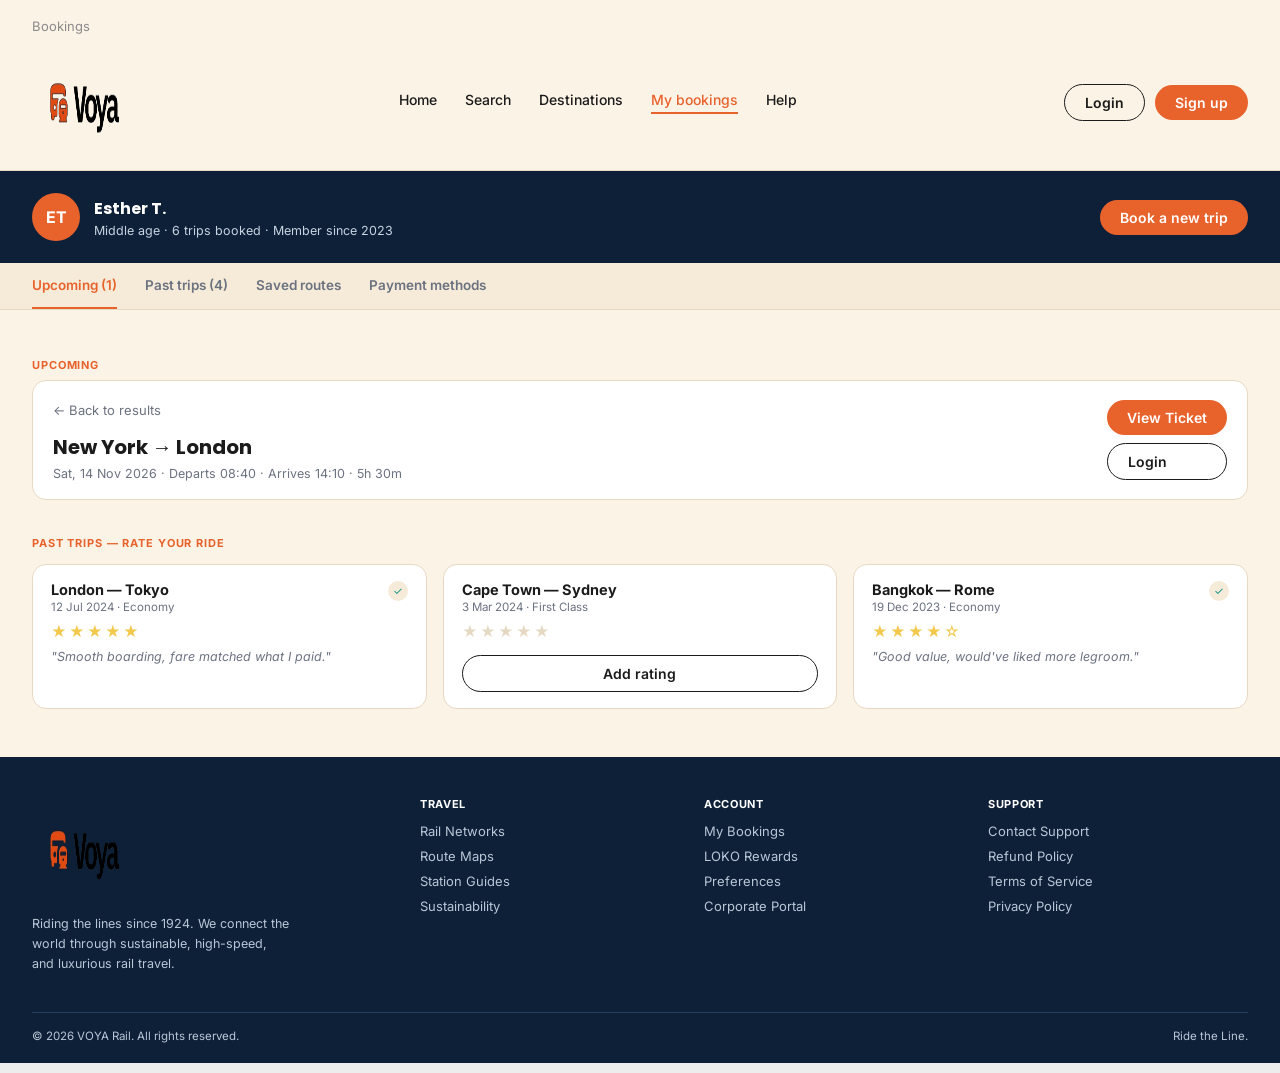
==== bookings.html @ b369c4e3 "first commit" ====
<!DOCTYPE html>
<html lang="en">
<head>
    <meta charset="UTF-8">
    <meta name="viewport" content="width=device-width, initial-scale=1.0">
    <title>VOYA-bookings</title>
    <link rel="stylesheet" href="styles.css">
</head>
<body>
  <!-- ============ BOOKINGS ============ -->
<div class="screen" id="bookings">
<div class="screen-label">Bookings</div>
<div class="navbar">
    <span class="logo"><img src="Media/voya-logo.png" alt="image description" width="100" height="100"></span>
  <div class="navlinks"><a href="home.html">Home</a><a href="search.html">Search</a><a href="#">Destinations</a><a class="active" href="bookings.html">My bookings</a><a href="#">Help</a></div>
  <div class="nav-actions"><a class="btn btn-outline" href="login.html">Login</a><a class="btn btn-orange" href="signup.html">Sign up</a></div>
</div>
<div class="profile-banner">
  <div class="profile-left">
    <div class="avatar">ET</div>
    <div><h3>Esther T.</h3><p>Middle age · 6 trips booked · Member since 2023</p></div>
  </div>
  <a class="btn btn-orange" href="search.html">Book a new trip</a>
</div>
<div class="tabs">
  <span class="active">Upcoming (1)</span><span>Past trips (4)</span><span>Saved routes</span><span>Payment methods</span>
</div>
<div class="section">
  <div class="eyebrow">Upcoming</div>
  <div class="booking-card">
    <div>
      <a class="back-link" href="search.html" style="color:var(--muted)">← Back to results</a>
      <h3>New York → London</h3>
      <div class="meta">Sat, 14 Nov 2026 · Departs 08:40 · Arrives 14:10 · 5h 30m</div>
    </div>
    <div style="display:flex;flex-direction:column;gap:8px">
      <a class="btn btn-orange" href="confirmation.html">View Ticket</a>
      <a class="btn btn-outline" href="login.html">Login</a>
    </div>
  </div>

  <div class="eyebrow" style="margin-top:36px">Past trips — rate your ride</div>
  <div class="past-grid">
    <div class="past-card">
      <div class="past-card-top"><div><h4>London — Tokyo</h4><div class="meta">12 Jul 2024 · Economy</div></div><span class="badge-dot">✓</span></div>
      <div class="stars">★★★★★</div>
      <div class="quote">"Smooth boarding, fare matched what I paid."</div>
    </div>
    <div class="past-card">
      <div class="past-card-top"><div><h4>Cape Town — Sydney</h4><div class="meta">3 Mar 2024 · First Class</div></div></div>
      <div class="stars" style="color:var(--border)">★★★★★</div>
      <button class="btn btn-outline btn-block" style="margin-top:10px">Add rating</button>
    </div>
    <div class="past-card">
      <div class="past-card-top"><div><h4>Bangkok — Rome</h4><div class="meta">19 Dec 2023 · Economy</div></div><span class="badge-dot">✓</span></div>
      <div class="stars">★★★★☆</div>
      <div class="quote">"Good value, would've liked more legroom."</div>
    </div>
  </div>
</div>
<div class="footer">
  <div class="footer-top">
    <div> <span class="logo"><img src="Media/voya-logo.png" alt="image description" width="100" height="100"></span><p>Riding the lines since 1924. We connect the world through sustainable, high-speed, and luxurious rail travel.</p></div>
    <div class="footer-col"><h4>Travel</h4><a href="#">Rail Networks</a><a href="#">Route Maps</a><a href="#">Station Guides</a><a href="#">Sustainability</a></div>
    <div class="footer-col"><h4>Account</h4><a href="bookings.html">My Bookings</a><a href="#">LOKO Rewards</a><a href="#">Preferences</a><a href="#">Corporate Portal</a></div>
    <div class="footer-col"><h4>Support</h4><a href="#">Contact Support</a><a href="#">Refund Policy</a><a href="#">Terms of Service</a><a href="#">Privacy Policy</a></div>
  </div>
  <div class="footer-bottom"><span>© 2026 VOYA Rail. All rights reserved.</span><span>Ride the Line.</span></div>
</div>
</div>
</body>
</html>
---- styles.css ----
@import url('https://fonts.googleapis.com/css2?family=Poppins:wght@500;600;700;800&family=Inter:wght@400;500;600;700&display=swap');

:root{
  --cream:#FBF3E6;
  --cream-2:#F6EBD8;
  --navy:#0E2038;
  --navy-2:#16304F;
  --orange:#E8622C;
  --orange-2:#CC4E1C;
  --teal:#14B8A1;
  --teal-2:#0E9384;
  --text:#1B1B1B;
  --muted:#6B7280;
  --border:#E6D9C3;
  --white:#FFFFFF;
  --yellow:#F2C94C;
}
*{box-sizing:border-box;}
html,body{margin:0;padding:0;}
body{
  font-family:'Inter',sans-serif;
  background:var(--cream);
  color:var(--text);
}
h1,h2,h3,.display{font-family:'Poppins',sans-serif;}
a{text-decoration:none;}

/* screen label divider, purely presentational */
.screen-label{
  padding:18px 32px 0;
  font-size:13px;
  color:#8a8a8a;
}
.screen{border-bottom:10px solid #EDEDED;}

.icon{display:inline-flex;vertical-align:middle;}

/* TICKER */
.ticker{
  background:var(--navy);
  color:var(--cream);
  font-size:11px;
  letter-spacing:0.06em;
  text-transform:uppercase;
  padding:6px 24px;
  display:flex;
  gap:28px;
  flex-wrap:wrap;
  opacity:0.85;
}

/* NAVBAR */
.navbar{
  display:flex;
  align-items:center;
  justify-content:space-between;
  padding:16px 32px;
  background:var(--cream);
  border-bottom:1px solid var(--border);
  flex-wrap:wrap;
  gap:12px;
}
.brand{
  display:flex;align-items:center;gap:8px;
  font-weight:700;font-size:20px;color:var(--text);
}
.brand .icon{color:var(--orange);}
.navlinks{display:flex;gap:28px;font-size:14px;font-weight:500;}
.navlinks a{color:var(--text);}
.navlinks a.active{color:var(--orange);border-bottom:2px solid var(--orange);padding-bottom:4px;}
.nav-actions{display:flex;gap:10px;align-items:center;}

/* BUTTONS */
.btn{
  border-radius:999px;padding:9px 20px;font-size:14px;font-weight:600;border:none;
  cursor:pointer;font-family:'Inter',sans-serif;display:inline-flex;align-items:center;gap:6px;
}
.btn-orange{background:var(--orange);color:white;}
.btn-teal{background:var(--teal);color:white;}
.btn-dark{background:var(--navy);color:white;}
.btn-outline{background:transparent;color:var(--text);border:1px solid var(--text);}
.btn-block{width:100%;justify-content:center;}

/* HERO */
.hero{position:relative;padding:56px 32px 40px;background:linear-gradient(120deg,var(--navy) 0%, #1c3d63 100%);color:white;}
.hero-inner{max-width:760px;}
.tag{
  display:inline-block;background:var(--teal);color:var(--navy);font-size:11px;font-weight:700;
  letter-spacing:0.08em;text-transform:uppercase;padding:5px 12px;border-radius:999px;margin-bottom:16px;
}
.hero h1{font-size:38px;line-height:1.15;margin:0 0 14px;font-weight:700;}
.hero p{font-size:15px;color:#D9E2EC;max-width:520px;margin:0 0 24px;line-height:1.6;}
.hero-cards{display:flex;gap:16px;flex-wrap:wrap;}
.hero-card{
  background:rgba(255,255,255,0.08);border:1px solid rgba(255,255,255,0.15);border-radius:14px;
  padding:18px 20px;min-width:230px;flex:1;
}
.hero-card .eyebrow{font-size:10px;letter-spacing:.08em;color:#9FB2C6;font-weight:700;text-transform:uppercase;}
.hero-card h3{font-size:16px;margin:6px 0 6px;}
.hero-card p{font-size:12.5px;color:#C7D3E0;margin:0 0 14px;}

/* SEARCH BAR */
.search-bar{
  margin:-28px 32px 0;background:white;border-radius:14px;box-shadow:0 10px 30px rgba(14,32,56,0.15);
  padding:18px 20px;display:flex;gap:14px;flex-wrap:wrap;position:relative;z-index:3;
}
.field{display:flex;flex-direction:column;gap:6px;flex:1;min-width:140px;}
.field label{font-size:10px;font-weight:700;letter-spacing:.06em;text-transform:uppercase;color:var(--muted);}
.input, select.input{
  border:1px solid var(--border);border-radius:8px;padding:10px 12px;font-size:14px;
  font-family:inherit;background:white;color:var(--text);width:100%;
}
.input:focus, select.input:focus{outline:2px solid var(--orange);outline-offset:1px;}

/* SECTIONS */
.section{padding:48px 32px;}
.eyebrow{font-size:11px;font-weight:700;letter-spacing:.08em;text-transform:uppercase;color:var(--orange);margin-bottom:8px;}
.section h2{font-size:26px;margin:0 0 24px;font-weight:700;}

/* ROUTE CARDS */
.route-grid{display:grid;grid-template-columns:repeat(4,1fr);gap:16px;}
.route-card{
  border-radius:14px;position:relative;height:190px;color:white;display:flex;flex-direction:column;
  justify-content:space-between;padding:14px;
}
.route-num{align-self:flex-start;background:rgba(14,32,56,0.7);font-size:11px;padding:3px 9px;border-radius:6px;font-weight:700;}
.route-price{align-self:flex-end;background:rgba(14,32,56,0.85);font-size:12px;padding:3px 9px;border-radius:6px;font-weight:700;float:right;}
.route-name{font-weight:700;font-size:16px;}
.route-country{font-size:10px;letter-spacing:.06em;text-transform:uppercase;opacity:0.8;}

/* PROMO BANNER */
.promo-banner{
  background:var(--orange);color:white;border-radius:16px;padding:26px 28px;display:flex;
  align-items:center;justify-content:space-between;gap:16px;flex-wrap:wrap;margin-top:36px;
}
.promo-banner h3{margin:0 0 6px;font-size:18px;}
.promo-banner p{margin:0;font-size:13.5px;max-width:520px;opacity:0.95;}

/* PERSONA CARDS */
.persona-grid{display:grid;grid-template-columns:repeat(3,1fr);gap:18px;}
.persona-card{background:white;border:1px solid var(--border);border-radius:14px;padding:20px;}
.persona-item{display:flex;justify-content:space-between;align-items:flex-start;padding:10px 0;border-bottom:1px solid var(--border);}
.persona-item:last-of-type{border-bottom:none;}
.persona-item .name{font-weight:600;font-size:14px;}
.persona-item .sub{font-size:11.5px;color:var(--muted);}
.persona-item .price{background:var(--navy);color:white;font-size:12px;font-weight:700;padding:3px 9px;border-radius:6px;}

/* TRUST ROW */
.trust-row{display:flex;justify-content:space-around;padding:22px 32px;background:var(--cream-2);flex-wrap:wrap;gap:14px;}
.trust-item{display:flex;align-items:center;gap:8px;font-size:13px;font-weight:600;color:var(--navy);}

/* FOOTER */
.footer{background:var(--navy);color:#B9C6D6;padding:40px 32px 20px;}
.footer-top{display:grid;grid-template-columns:1.4fr 1fr 1fr 1fr;gap:24px;padding-bottom:26px;}
.footer-brand{color:white;font-weight:700;font-size:18px;display:flex;align-items:center;gap:8px;margin-bottom:10px;}
.footer-brand .icon{color:var(--orange);}
.footer-top p{font-size:12.5px;line-height:1.6;max-width:260px;}
.footer-col h4{color:white;font-size:11px;letter-spacing:.06em;text-transform:uppercase;margin:0 0 12px;}
.footer-col a{display:block;color:#B9C6D6;font-size:13px;margin-bottom:9px;}
.footer-col a:hover{color:white;}
.footer-social{display:flex;gap:10px;margin-top:16px;}
.footer-social span{width:30px;height:30px;border:1px solid #33506E;border-radius:999px;display:flex;align-items:center;justify-content:center;}
.footer-bottom{border-top:1px solid #23405E;padding-top:16px;display:flex;justify-content:space-between;font-size:11.5px;flex-wrap:wrap;gap:8px;}

/* AUTH */
.auth-topbar{display:flex;justify-content:space-between;align-items:center;padding:16px 32px;border-bottom:1px solid var(--border);}
.auth-split{display:flex;flex-wrap:wrap;}
.auth-left{
  flex:1;min-width:320px;background:linear-gradient(160deg,#0E2038,#1c3d63);color:white;
  padding:52px 40px;display:flex;flex-direction:column;justify-content:center;
}
.auth-left h2{font-size:26px;line-height:1.3;font-weight:700;max-width:340px;}
.auth-right{flex:1;min-width:320px;padding:52px 48px;display:flex;flex-direction:column;justify-content:center;}
.auth-form-wrap{max-width:380px;width:100%;margin:0 auto;}
.toggle-pill{display:flex;background:var(--cream-2);border-radius:999px;padding:4px;margin-bottom:26px;}
.toggle-pill span{flex:1;text-align:center;padding:9px 0;border-radius:999px;font-weight:600;font-size:13.5px;color:var(--muted);}
.toggle-pill span.active{background:white;color:var(--text);box-shadow:0 1px 4px rgba(0,0,0,0.12);}
.auth-right h1{text-align:center;font-size:20px;margin-bottom:22px;}
.form-row{display:flex;gap:12px;}
.form-group{margin-bottom:14px;flex:1;}
.form-group label{font-size:10.5px;font-weight:700;letter-spacing:.05em;text-transform:uppercase;color:var(--muted);display:block;margin-bottom:6px;}
.input-icon{position:relative;}
.input-icon .icon{position:absolute;right:12px;top:50%;transform:translateY(-50%);color:var(--muted);}
.check-row{display:flex;align-items:center;justify-content:space-between;font-size:13px;margin-bottom:18px;}
.check-row label{display:flex;align-items:center;gap:7px;color:var(--muted);}
.check-row a{color:var(--orange);font-weight:600;}
.tiny-terms{font-size:12px;color:var(--muted);display:flex;gap:7px;align-items:flex-start;margin-bottom:18px;}
.tiny-terms a{color:var(--orange);font-weight:600;}
.divider{display:flex;align-items:center;gap:10px;margin:18px 0;font-size:10.5px;color:var(--muted);letter-spacing:.05em;text-transform:uppercase;}
.divider::before,.divider::after{content:"";flex:1;height:1px;background:var(--border);}
.social-row{display:flex;gap:12px;}
.social-btn{
  flex:1;border:1px solid var(--border);background:white;border-radius:999px;padding:10px 0;
  font-size:13.5px;font-weight:600;display:flex;align-items:center;justify-content:center;gap:8px;
}
.auth-foot{text-align:center;font-size:13px;color:var(--muted);margin-top:20px;}
.auth-foot a{color:var(--orange);font-weight:600;}

/* SEARCH RESULTS */
.route-line-lg{display:flex;align-items:center;gap:14px;font-size:22px;font-weight:700;}
.route-dots{flex:0 0 auto;width:120px;height:2px;background:repeating-linear-gradient(90deg,var(--orange) 0 6px, transparent 6px 12px);position:relative;}
.route-meta{font-size:13px;color:var(--muted);margin-top:4px;}
.results-header{margin-bottom:20px;}
.results-grid{display:flex;gap:24px;align-items:flex-start;}
.filter-panel{width:250px;flex:0 0 auto;background:white;border:1px solid var(--border);border-radius:14px;padding:20px;}
.filter-panel h3{margin:0 0 16px;font-size:16px;}
.filter-group{margin-bottom:16px;}
.filter-group h4{font-size:11px;letter-spacing:.05em;text-transform:uppercase;color:var(--muted);margin:0 0 10px;}
.filter-row{display:flex;justify-content:space-between;align-items:center;font-size:13.5px;padding:5px 0;}
.filter-row .left{display:flex;align-items:center;gap:8px;}
.filter-row .count{color:var(--muted);font-size:12.5px;}
.slider-track{height:5px;background:var(--border);border-radius:99px;position:relative;margin:14px 0 6px;}
.slider-thumb{position:absolute;top:50%;left:32%;transform:translate(-50%,-50%);width:14px;height:14px;border-radius:99px;background:var(--orange);border:2px solid white;box-shadow:0 0 0 1px var(--orange);}
.slider-labels{display:flex;justify-content:space-between;font-size:12px;color:var(--muted);}
.results-list{flex:1;}
.results-list-top{display:flex;justify-content:space-between;align-items:center;margin-bottom:14px;font-size:14px;}
.departure-card{
  background:white;border:1px solid var(--border);border-radius:14px;padding:16px 18px;
  display:flex;align-items:center;gap:18px;margin-bottom:14px;flex-wrap:wrap;
}
.badges{display:flex;gap:6px;margin-bottom:10px;}
.badge{font-size:10.5px;font-weight:700;letter-spacing:.03em;padding:3px 9px;border-radius:999px;border:1px solid transparent;}
.badge-business{background:var(--navy);color:white;}
.badge-economy{background:white;color:var(--text);border-color:var(--border);}
.badge-crypto{background:#E5F8F5;color:var(--teal-2);}
.badge-first, .badge-limited{background:var(--yellow);color:#5A4200;}
.dep-row{display:flex;align-items:center;gap:24px;flex:1;min-width:260px;}
.dep-time{font-size:20px;font-weight:700;}
.dep-station{font-size:12px;color:var(--muted);}
.dep-mid{flex:1;text-align:center;min-width:80px;}
.dep-dur{font-size:11px;color:var(--muted);margin-bottom:4px;}
.dep-info{font-size:12.5px;color:var(--muted);display:flex;gap:6px;align-items:center;flex-wrap:wrap;margin-top:8px;}
.dep-price{text-align:right;}
.dep-price .label{font-size:10.5px;color:var(--muted);text-transform:uppercase;}
.dep-price .amount{font-size:20px;font-weight:700;margin:2px 0 8px;}
.center-btn{text-align:center;margin:24px 0 40px;}

/* TRIP DETAILS */
.trip-hero{background:var(--navy);color:white;padding:32px;}
.back-link{color:#C7D3E0;font-size:13px;margin-bottom:14px;display:inline-flex;align-items:center;gap:6px;}
.trip-rating{display:flex;align-items:center;gap:10px;margin-bottom:10px;}
.stars-inline{display:inline-flex;align-items:center;gap:4px;font-size:13px;color:#D9E2EC;}
.trip-route-lg{display:flex;align-items:center;gap:16px;font-size:26px;font-weight:700;margin-bottom:6px;}
.trip-meta{font-size:13px;color:#C7D3E0;}
.trip-body{display:grid;grid-template-columns:2fr 1fr;gap:24px;padding:28px 32px;}
.card-box{background:white;border:1px solid var(--border);border-radius:14px;padding:20px;margin-bottom:18px;}
.card-box h4{margin:0 0 14px;font-size:11px;letter-spacing:.05em;text-transform:uppercase;color:var(--muted);}
.class-options{display:flex;gap:12px;}
.class-card{flex:1;border:1.5px solid var(--border);border-radius:12px;padding:16px;position:relative;}
.class-card.selected{border-color:var(--orange);}
.class-card h5{margin:0 0 4px;font-size:15px;font-weight:700;}
.class-card p{margin:0 0 10px;font-size:12px;color:var(--muted);}
.class-card .price{font-size:20px;font-weight:700;color:var(--orange);}
.class-check{position:absolute;top:14px;right:14px;width:18px;height:18px;border-radius:99px;background:var(--orange);color:white;display:flex;align-items:center;justify-content:center;font-size:11px;}
.ticket-row{display:flex;justify-content:space-between;font-size:13.5px;padding:8px 0;border-bottom:1px solid var(--border);}
.ticket-row .amt{background:var(--navy);color:white;font-size:11.5px;font-weight:700;padding:2px 8px;border-radius:6px;}
.ticket-row.total{border-bottom:none;font-weight:700;font-size:15px;padding-top:12px;}
.timeline{position:relative;padding-left:20px;}
.timeline-item{position:relative;padding-bottom:20px;}
.timeline-item:last-child{padding-bottom:0;}
.timeline-item::before{content:"";position:absolute;left:-20px;top:4px;width:9px;height:9px;border-radius:99px;background:var(--navy);}
.timeline-item.stop::before{background:white;border:2px solid var(--muted);width:7px;height:7px;}
.timeline-item::after{content:"";position:absolute;left:-16px;top:14px;bottom:-6px;width:1px;background:var(--border);}
.timeline-item:last-child::after{display:none;}
.timeline-time{font-size:12px;color:var(--muted);}
.timeline-station{font-weight:600;font-size:14px;}
.timeline-sub{font-size:12px;color:var(--muted);}
.included-grid{display:grid;grid-template-columns:1fr 1fr;gap:10px;}
.included-item{display:flex;align-items:center;gap:8px;font-size:13.5px;color:var(--text);}
.included-item .icon{color:var(--teal-2);}
.fare-total-row{display:flex;justify-content:space-between;font-size:13.5px;padding:6px 0;}
.fare-total-row.total{font-weight:700;font-size:16px;border-top:1px solid var(--border);margin-top:6px;padding-top:12px;}
.cancel-note{font-size:11.5px;color:var(--muted);margin-top:10px;}

/* CHECKOUT */
.breadcrumb{display:flex;gap:8px;font-size:11px;font-weight:700;letter-spacing:.04em;text-transform:uppercase;color:var(--muted);margin-bottom:18px;}
.breadcrumb .active{color:var(--orange);}
.checkout-grid{display:grid;grid-template-columns:2fr 1fr;gap:24px;padding:0 32px 48px;}
.payment-grid{display:grid;grid-template-columns:1fr 1fr;gap:12px;margin-bottom:12px;}
.payment-option{border:1.5px solid var(--border);border-radius:12px;padding:14px;font-size:13.5px;}
.payment-option.selected{border-color:var(--orange);}
.payment-option .sub{font-size:11px;color:var(--muted);}
.notice{background:var(--cream-2);border-radius:10px;padding:10px 14px;font-size:12px;color:var(--navy);margin-bottom:14px;}
.mini-route{display:flex;justify-content:space-between;font-size:13px;font-weight:700;margin-bottom:4px;}
.mini-meta{font-size:11.5px;color:var(--muted);margin-bottom:14px;}

/* CONFIRMATION */
.confirm-banner{background:var(--teal);color:white;text-align:center;padding:40px 24px;}
.confirm-check{width:52px;height:52px;border-radius:99px;background:var(--navy);display:flex;align-items:center;justify-content:center;margin:0 auto 14px;color:var(--yellow);}
.confirm-banner h2{margin:0 0 6px;font-size:22px;}
.confirm-banner p{margin:0;font-size:13px;opacity:0.9;}
.ticket-card{
  background:white;border-radius:16px;max-width:560px;margin:-20px auto 0;padding:24px 28px;
  box-shadow:0 12px 34px rgba(14,32,56,0.14);position:relative;z-index:2;
}
.ticket-top{display:flex;justify-content:space-between;align-items:center;font-size:20px;font-weight:700;margin-bottom:14px;}
.ticket-dash{border-top:2px dashed var(--border);margin:14px 0;}
.ticket-grid{display:grid;grid-template-columns:1fr 1fr;gap:16px;margin-bottom:20px;}
.ticket-label{font-size:10.5px;letter-spacing:.05em;text-transform:uppercase;color:var(--muted);margin-bottom:4px;}
.ticket-value{font-size:14px;font-weight:600;}
.ticket-ref{background:var(--navy);color:var(--yellow);display:inline-block;padding:4px 10px;border-radius:6px;font-weight:700;font-size:13px;}
.barcode-wrap{text-align:center;}
.barcode{height:60px;background:repeating-linear-gradient(90deg,var(--text) 0 2px, transparent 2px 5px);margin:0 auto 8px;}
.barcode-num{font-size:11px;letter-spacing:.15em;color:var(--muted);}
.rating-card{max-width:560px;margin:24px auto 0;background:white;border-radius:16px;padding:22px 26px;border:1px solid var(--border);}
.rating-card h3{margin:0 0 4px;font-size:17px;}
.rating-card p{margin:0 0 14px;font-size:12.5px;color:var(--muted);}
.stars{display:flex;gap:4px;margin-bottom:14px;font-size:20px;color:var(--yellow);letter-spacing:2px;}
textarea.input{resize:vertical;min-height:70px;font-family:inherit;}

/* BOOKINGS */
.profile-banner{background:var(--navy);color:white;padding:22px 32px;display:flex;justify-content:space-between;align-items:center;flex-wrap:wrap;gap:14px;}
.profile-left{display:flex;align-items:center;gap:14px;}
.avatar{width:48px;height:48px;border-radius:99px;background:var(--orange);display:flex;align-items:center;justify-content:center;font-weight:700;}
.profile-left h3{margin:0;font-size:16px;}
.profile-left p{margin:2px 0 0;font-size:12.5px;color:#C7D3E0;}
.tabs{display:flex;gap:28px;padding:0 32px;border-bottom:1px solid var(--border);background:var(--cream-2);}
.tabs span{display:inline-block;padding:14px 0;font-size:13.5px;font-weight:600;color:var(--muted);border-bottom:2px solid transparent;}
.tabs span.active{color:var(--orange);border-color:var(--orange);}
.booking-card{background:white;border:1px solid var(--border);border-radius:14px;padding:18px 20px;display:flex;justify-content:space-between;align-items:center;flex-wrap:wrap;gap:14px;}
.booking-card h3{margin:0 0 4px;font-size:20px;}
.booking-card .meta{font-size:12.5px;color:var(--muted);}
.past-grid{display:grid;grid-template-columns:repeat(3,1fr);gap:16px;margin-top:14px;}
.past-card{background:white;border:1px solid var(--border);border-radius:14px;padding:16px 18px;}
.past-card-top{display:flex;justify-content:space-between;align-items:flex-start;}
.past-card h4{margin:0 0 2px;font-size:14.5px;}
.past-card .meta{font-size:11.5px;color:var(--muted);margin-bottom:8px;}
.past-card .quote{font-size:12.5px;color:var(--muted);font-style:italic;margin-top:8px;}
.past-card .stars{font-size:15px;margin-bottom:4px;}
.badge-dot{width:20px;height:20px;border-radius:99px;background:var(--cream-2);display:flex;align-items:center;justify-content:center;color:var(--teal-2);font-size:11px;}

@media (max-width:900px){
  .route-grid{grid-template-columns:repeat(2,1fr);}
  .persona-grid{grid-template-columns:1fr;}
  .trip-body{grid-template-columns:1fr;}
  .checkout-grid{grid-template-columns:1fr;}
  .footer-top{grid-template-columns:1fr 1fr;}
  .results-grid{flex-direction:column;}
  .filter-panel{width:100%;}
  .past-grid{grid-template-columns:1fr;}
  .navlinks{display:none;}
}
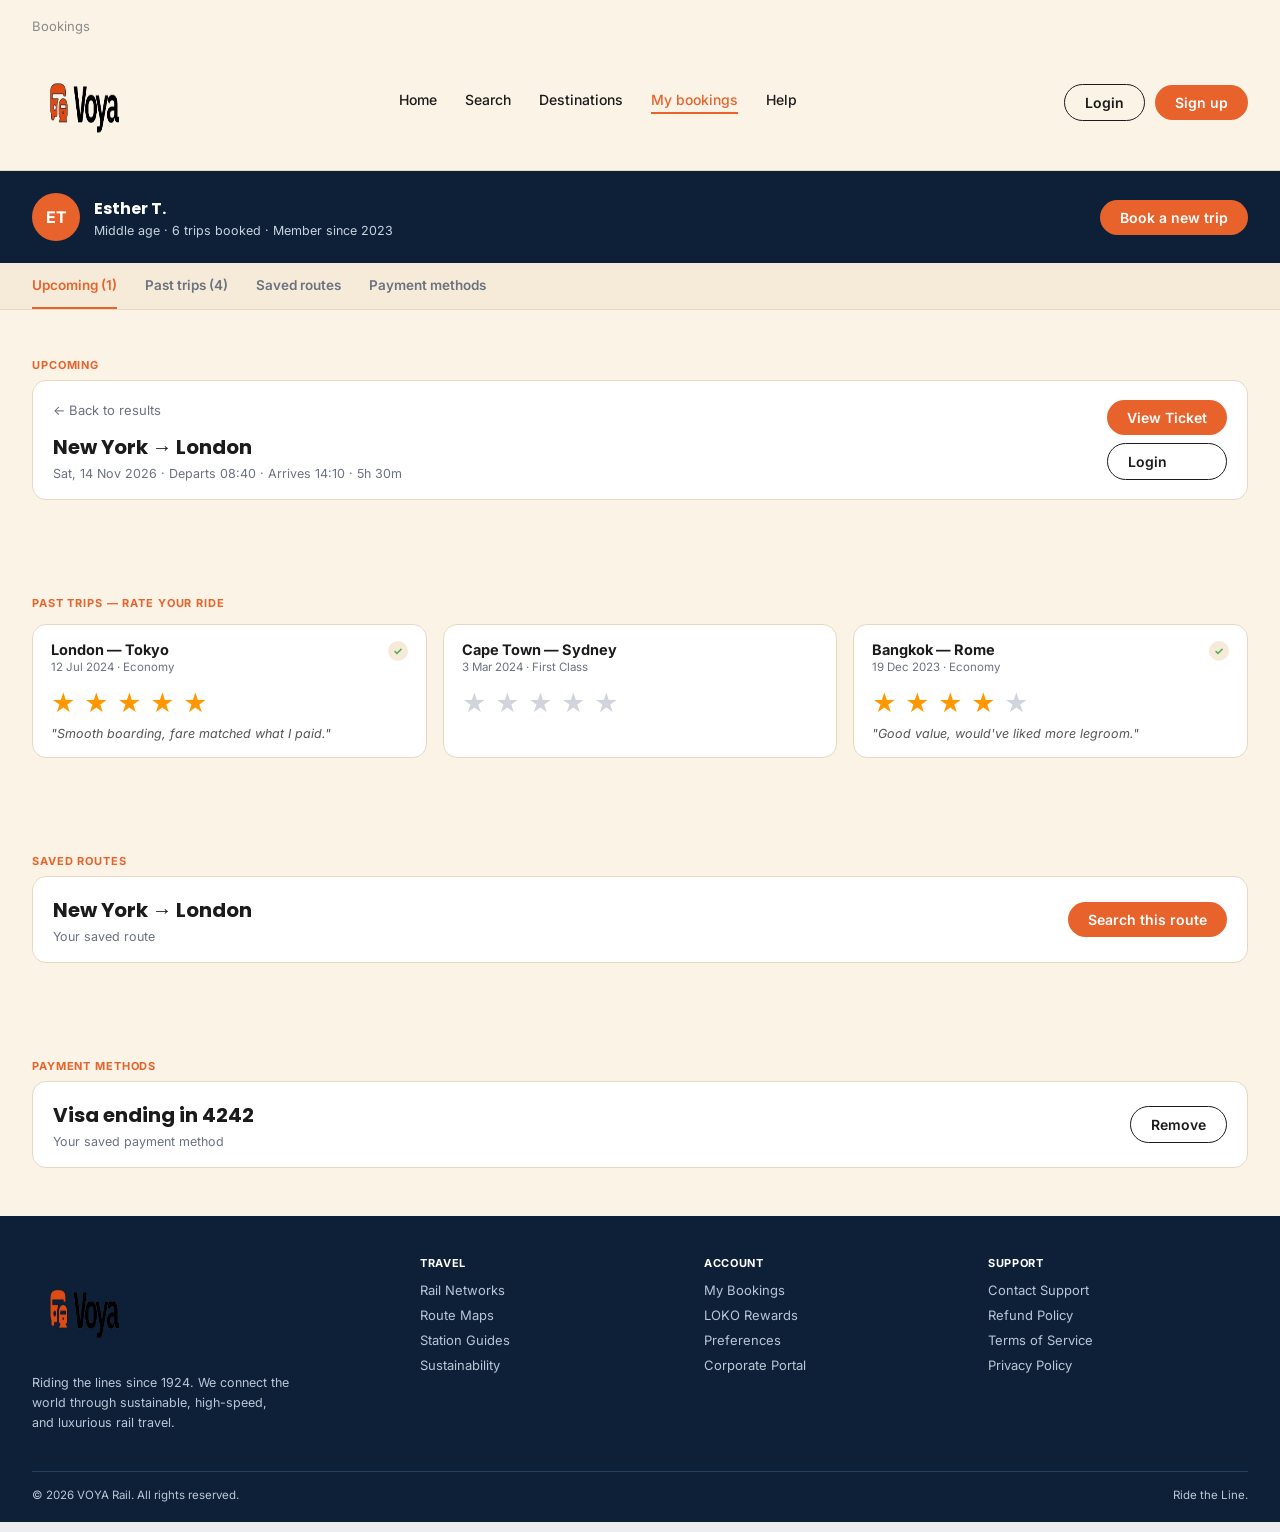
==== commit c15698ba: "Complete Voya Rail pages and JavaScript functionality" ====
--- a/bookings.html
+++ b/bookings.html
@@ -6,67 +6,375 @@
     <title>VOYA-bookings</title>
     <link rel="stylesheet" href="styles.css">
 </head>
+
 <body>
-  <!-- ============ BOOKINGS ============ -->
+
+<!-- ============ BOOKINGS ============ -->
 <div class="screen" id="bookings">
-<div class="screen-label">Bookings</div>
-<div class="navbar">
-    <span class="logo"><img src="Media/voya-logo.png" alt="image description" width="100" height="100"></span>
-  <div class="navlinks"><a href="home.html">Home</a><a href="search.html">Search</a><a href="#">Destinations</a><a class="active" href="bookings.html">My bookings</a><a href="#">Help</a></div>
-  <div class="nav-actions"><a class="btn btn-outline" href="login.html">Login</a><a class="btn btn-orange" href="signup.html">Sign up</a></div>
+
+    <div class="screen-label">Bookings</div>
+
+    <!-- NAVBAR -->
+    <div class="navbar">
+
+        <span class="logo">
+            <img src="Media/voya-logo.png" alt="VOYA logo" width="100" height="100">
+        </span>
+
+        <div class="navlinks">
+    <a href="home.html">Home</a>
+    <a href="search.html">Search</a>
+    <a href="destinations.html">Destinations</a>
+    <a class="active" href="bookings.html">My bookings</a>
+    <a href="help.html">Help</a>
 </div>
-<div class="profile-banner">
-  <div class="profile-left">
-    <div class="avatar">ET</div>
-    <div><h3>Esther T.</h3><p>Middle age · 6 trips booked · Member since 2023</p></div>
-  </div>
-  <a class="btn btn-orange" href="search.html">Book a new trip</a>
+
+        <div class="nav-actions">
+            <a class="btn btn-outline" href="login.html">Login</a>
+            <a class="btn btn-orange" href="signup.html">Sign up</a>
+        </div>
+
+    </div>
+
+
+    <!-- PROFILE -->
+    <div class="profile-banner">
+
+        <div class="profile-left">
+
+            <div class="avatar">ET</div>
+
+            <div>
+                <h3>Esther T.</h3>
+                <p>Middle age · 6 trips booked · Member since 2023</p>
+            </div>
+
+        </div>
+
+        <a class="btn btn-orange" href="search.html">
+            Book a new trip
+        </a>
+
+    </div>
+
+
+    <!-- TABS -->
+    <div class="tabs">
+
+        <span class="tab active">Upcoming (1)</span>
+
+        <span class="tab">Past trips (4)</span>
+
+        <span class="tab">Saved routes</span>
+
+        <span class="tab">Payment methods</span>
+
+    </div>
+
+
+    <!-- ================= UPCOMING ================= -->
+    <div class="tab-content active-content" id="upcomingContent">
+
+        <div class="section">
+
+            <div class="eyebrow">Upcoming</div>
+
+            <div class="booking-card">
+
+                <div>
+
+                    <a class="back-link"
+                       href="search.html"
+                       style="color:var(--muted)">
+                        ← Back to results
+                    </a>
+
+                    <h3>New York → London</h3>
+
+                    <div class="meta">
+                        Sat, 14 Nov 2026 · Departs 08:40 ·
+                        Arrives 14:10 · 5h 30m
+                    </div>
+
+                </div>
+
+                <div style="display:flex;flex-direction:column;gap:8px">
+
+                    <a class="btn btn-orange"
+                       href="confirmation.html">
+                        View Ticket
+                    </a>
+
+                    <a class="btn btn-outline"
+                       id="loginBtn"
+                       href="#">
+                        Login
+                    </a>
+
+                </div>
+
+            </div>
+
+        </div>
+
+    </div>
+
+
+    <!-- ================= PAST TRIPS ================= -->
+    <div class="tab-content" id="pastTripsContent">
+
+        <div class="section">
+
+            <div class="eyebrow">
+                Past trips — rate your ride
+            </div>
+
+            <div class="past-grid">
+
+                <!-- TRIP 1 -->
+                <div class="past-card">
+
+                    <div class="past-card-top">
+
+                        <div>
+                            <h4>London — Tokyo</h4>
+
+                            <div class="meta">
+                                12 Jul 2024 · Economy
+                            </div>
+                        </div>
+
+                        <span class="badge-dot">✓</span>
+
+                    </div>
+
+                    <div class="stars">
+                        ★★★★★
+                    </div>
+
+                    <div class="quote">
+                        "Smooth boarding, fare matched what I paid."
+                    </div>
+
+                </div>
+
+
+                <!-- TRIP 2 -->
+                <div class="past-card">
+
+                    <div class="past-card-top">
+
+                        <div>
+                            <h4>Cape Town — Sydney</h4>
+
+                            <div class="meta">
+                                3 Mar 2024 · First Class
+                            </div>
+                        </div>
+
+                    </div>
+
+                    <div class="stars"
+                         style="color:var(--border)">
+                        ★★★★★
+                    </div>
+
+                    <button class="btn btn-outline btn-block"
+                            id="ratingBtn"
+                            style="margin-top:10px">
+                        Add rating
+                    </button>
+
+                </div>
+
+
+                <!-- TRIP 3 -->
+                <div class="past-card">
+
+                    <div class="past-card-top">
+
+                        <div>
+                            <h4>Bangkok — Rome</h4>
+
+                            <div class="meta">
+                                19 Dec 2023 · Economy
+                            </div>
+                        </div>
+
+                        <span class="badge-dot">✓</span>
+
+                    </div>
+
+                    <div class="stars">
+                        ★★★★☆
+                    </div>
+
+                    <div class="quote">
+                        "Good value, would've liked more legroom."
+                    </div>
+
+                </div>
+
+            </div>
+
+        </div>
+
+    </div>
+
+
+    <!-- ================= SAVED ROUTES ================= -->
+    <div class="tab-content" id="savedRoutesContent">
+
+        <div class="section">
+
+            <div class="eyebrow">
+                Saved routes
+            </div>
+
+            <div class="booking-card">
+
+                <div>
+
+                    <h3>New York → London</h3>
+
+                    <div class="meta">
+                        Your saved route
+                    </div>
+
+                </div>
+
+                <div>
+
+                    <a class="btn btn-orange"
+                       href="search.html">
+                        Search this route
+                    </a>
+
+                </div>
+
+            </div>
+
+        </div>
+
+    </div>
+
+
+    <!-- ================= PAYMENT METHODS ================= -->
+    <div class="tab-content" id="paymentContent">
+
+        <div class="section">
+
+            <div class="eyebrow">
+                Payment methods
+            </div>
+
+            <div class="booking-card">
+
+                <div>
+
+                    <h3>Visa ending in 4242</h3>
+
+                    <div class="meta">
+                        Your saved payment method
+                    </div>
+
+                </div>
+
+                <div>
+
+                    <button class="btn btn-outline"
+                            id="removePaymentBtn">
+                        Remove
+                    </button>
+
+                </div>
+
+            </div>
+
+        </div>
+
+    </div>
+
+
+    <!-- ================= FOOTER ================= -->
+    <div class="footer">
+
+        <div class="footer-top">
+
+            <div>
+
+                <span class="logo">
+                    <img src="Media/voya-logo.png"
+                         alt="VOYA logo"
+                         width="100"
+                         height="100">
+                </span>
+
+                <p>
+                    Riding the lines since 1924. We connect the world
+                    through sustainable, high-speed, and luxurious rail travel.
+                </p>
+
+            </div>
+
+
+            <div class="footer-col">
+
+                <h4>Travel</h4>
+
+                <a href="#">Rail Networks</a>
+                <a href="#">Route Maps</a>
+                <a href="#">Station Guides</a>
+                <a href="#">Sustainability</a>
+
+            </div>
+
+
+            <div class="footer-col">
+
+                <h4>Account</h4>
+
+                <a href="bookings.html">My Bookings</a>
+                <a href="#">LOKO Rewards</a>
+                <a href="#">Preferences</a>
+                <a href="#">Corporate Portal</a>
+
+            </div>
+
+
+            <div class="footer-col">
+
+                <h4>Support</h4>
+
+                <a href="#">Contact Support</a>
+                <a href="#">Refund Policy</a>
+                <a href="#">Terms of Service</a>
+                <a href="#">Privacy Policy</a>
+
+            </div>
+
+        </div>
+
+
+        <div class="footer-bottom">
+
+            <span>
+                © 2026 VOYA Rail. All rights reserved.
+            </span>
+
+            <span>
+                Ride the Line.
+            </span>
+
+        </div>
+
+    </div>
+
 </div>
-<div class="tabs">
-  <span class="active">Upcoming (1)</span><span>Past trips (4)</span><span>Saved routes</span><span>Payment methods</span>
-</div>
-<div class="section">
-  <div class="eyebrow">Upcoming</div>
-  <div class="booking-card">
-    <div>
-      <a class="back-link" href="search.html" style="color:var(--muted)">← Back to results</a>
-      <h3>New York → London</h3>
-      <div class="meta">Sat, 14 Nov 2026 · Departs 08:40 · Arrives 14:10 · 5h 30m</div>
-    </div>
-    <div style="display:flex;flex-direction:column;gap:8px">
-      <a class="btn btn-orange" href="confirmation.html">View Ticket</a>
-      <a class="btn btn-outline" href="login.html">Login</a>
-    </div>
-  </div>
-
-  <div class="eyebrow" style="margin-top:36px">Past trips — rate your ride</div>
-  <div class="past-grid">
-    <div class="past-card">
-      <div class="past-card-top"><div><h4>London — Tokyo</h4><div class="meta">12 Jul 2024 · Economy</div></div><span class="badge-dot">✓</span></div>
-      <div class="stars">★★★★★</div>
-      <div class="quote">"Smooth boarding, fare matched what I paid."</div>
-    </div>
-    <div class="past-card">
-      <div class="past-card-top"><div><h4>Cape Town — Sydney</h4><div class="meta">3 Mar 2024 · First Class</div></div></div>
-      <div class="stars" style="color:var(--border)">★★★★★</div>
-      <button class="btn btn-outline btn-block" style="margin-top:10px">Add rating</button>
-    </div>
-    <div class="past-card">
-      <div class="past-card-top"><div><h4>Bangkok — Rome</h4><div class="meta">19 Dec 2023 · Economy</div></div><span class="badge-dot">✓</span></div>
-      <div class="stars">★★★★☆</div>
-      <div class="quote">"Good value, would've liked more legroom."</div>
-    </div>
-  </div>
-</div>
-<div class="footer">
-  <div class="footer-top">
-    <div> <span class="logo"><img src="Media/voya-logo.png" alt="image description" width="100" height="100"></span><p>Riding the lines since 1924. We connect the world through sustainable, high-speed, and luxurious rail travel.</p></div>
-    <div class="footer-col"><h4>Travel</h4><a href="#">Rail Networks</a><a href="#">Route Maps</a><a href="#">Station Guides</a><a href="#">Sustainability</a></div>
-    <div class="footer-col"><h4>Account</h4><a href="bookings.html">My Bookings</a><a href="#">LOKO Rewards</a><a href="#">Preferences</a><a href="#">Corporate Portal</a></div>
-    <div class="footer-col"><h4>Support</h4><a href="#">Contact Support</a><a href="#">Refund Policy</a><a href="#">Terms of Service</a><a href="#">Privacy Policy</a></div>
-  </div>
-  <div class="footer-bottom"><span>© 2026 VOYA Rail. All rights reserved.</span><span>Ride the Line.</span></div>
-</div>
-</div>
+
+
+<!-- JAVASCRIPT -->
+<script src="bookings.js"></script>
+
 </body>
 </html>
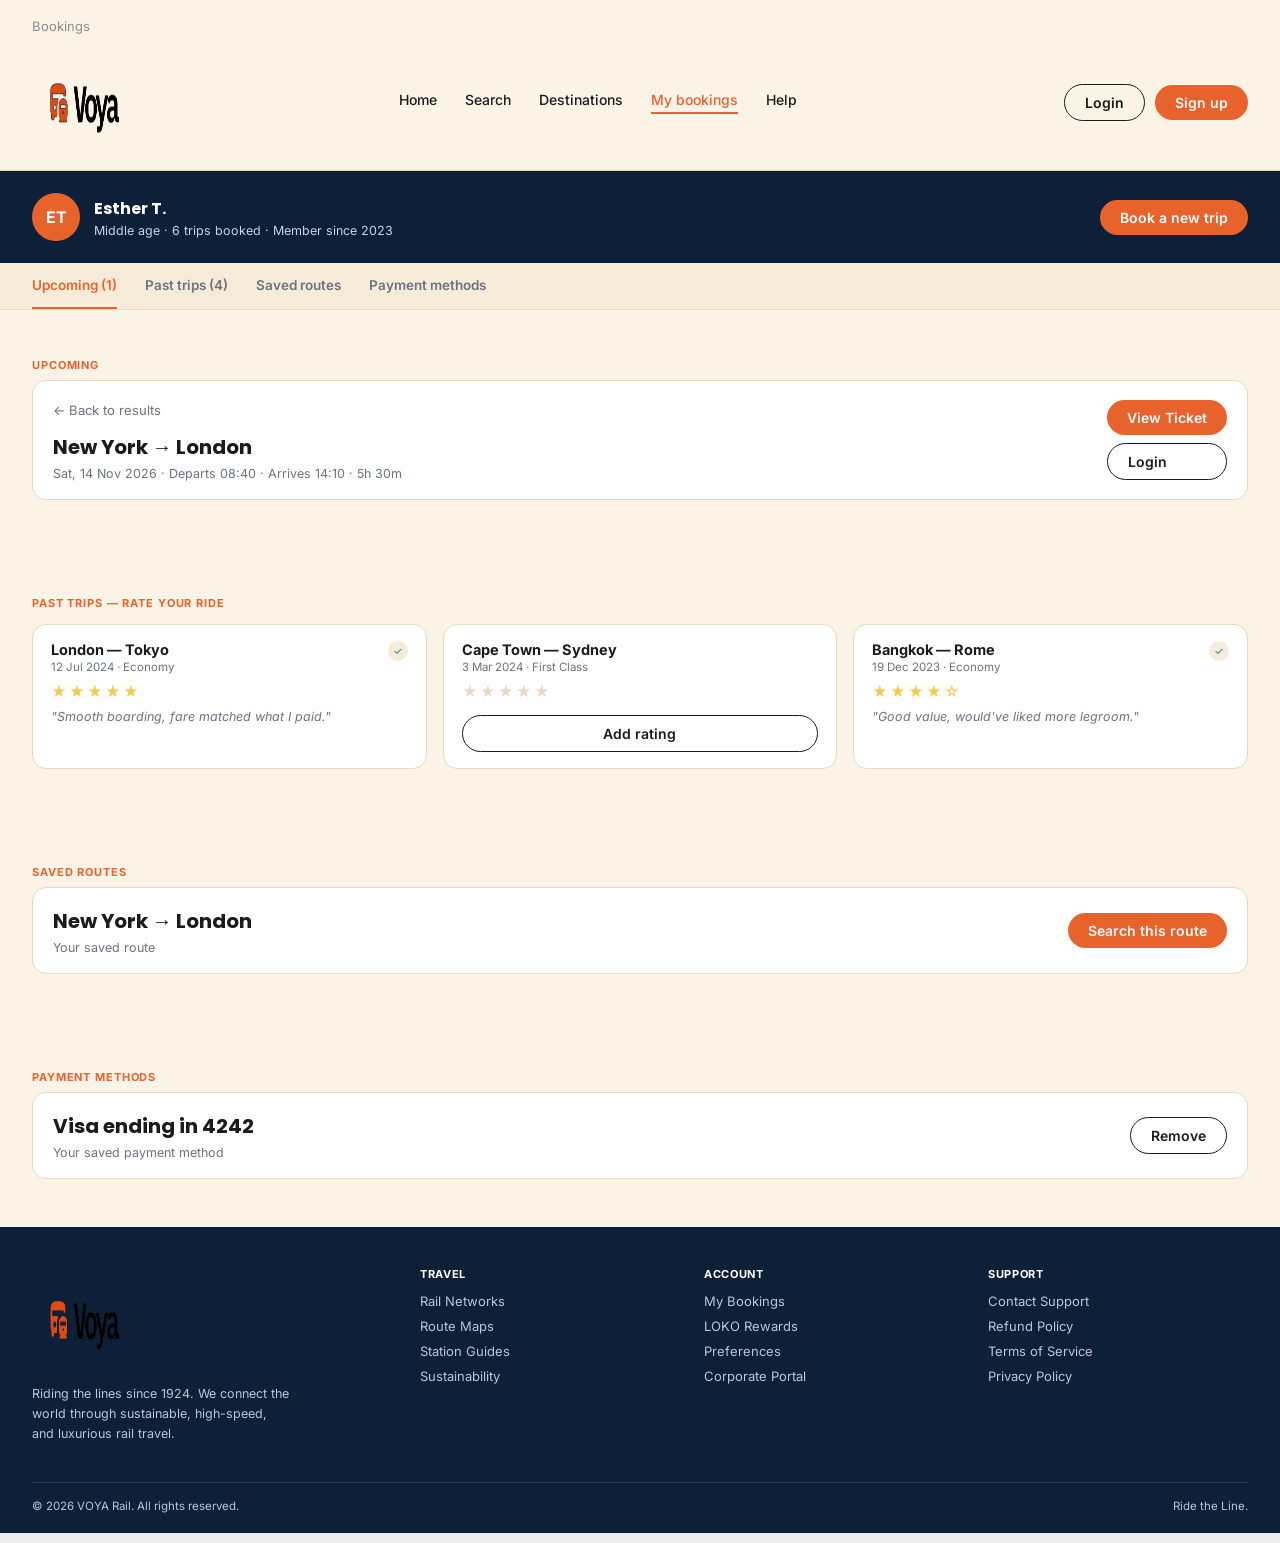
==== commit 3b9c517b: "Fix home page references" ====
--- a/bookings.html
+++ b/bookings.html
@@ -22,7 +22,7 @@
         </span>
 
         <div class="navlinks">
-    <a href="home.html">Home</a>
+    <a href="index.html">Home</a>
     <a href="search.html">Search</a>
     <a href="destinations.html">Destinations</a>
     <a class="active" href="bookings.html">My bookings</a>
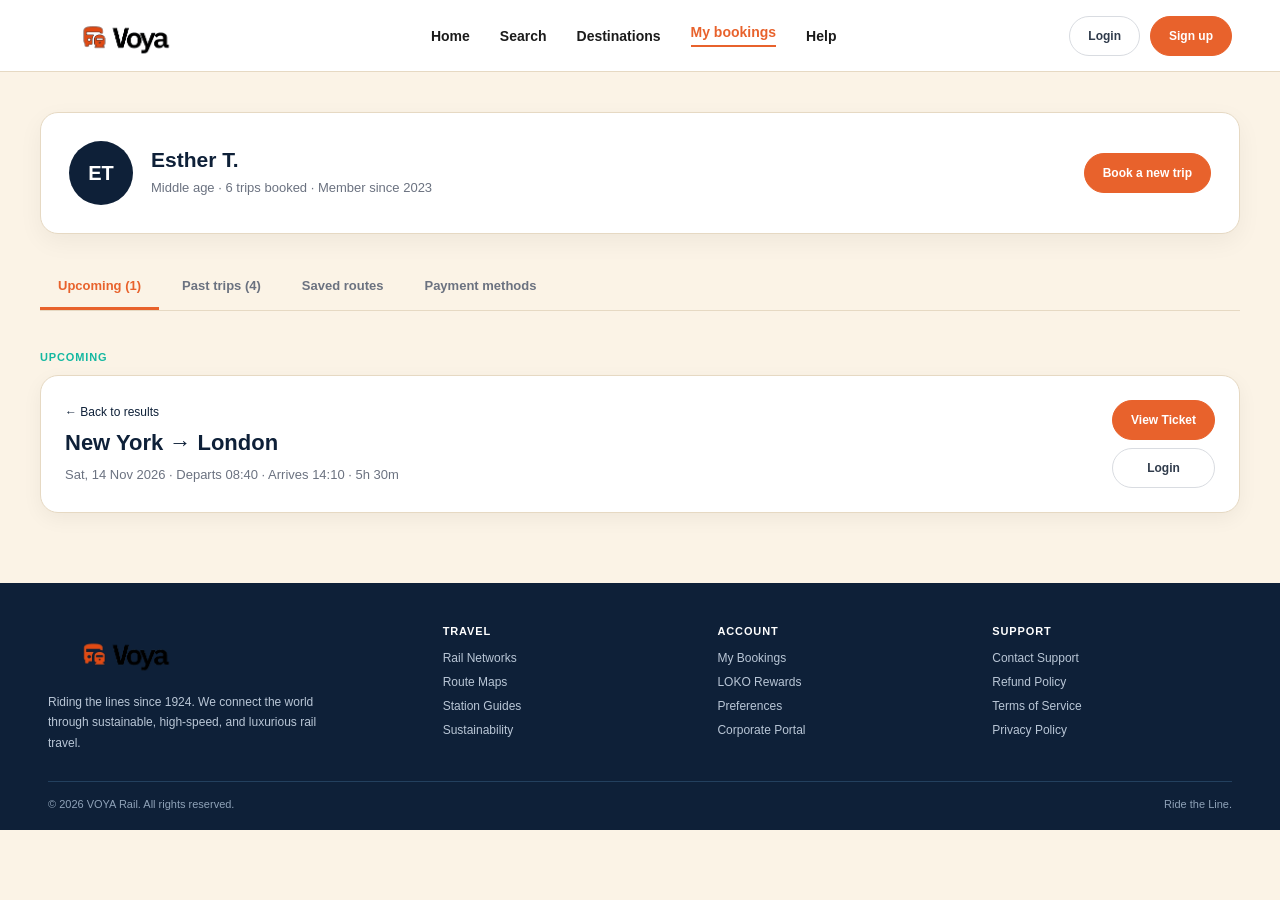
==== commit 2d9825b4: "Complete Voya pages and functionality" ====
--- a/bookings.html
+++ b/bookings.html
@@ -4,7 +4,7 @@
     <meta charset="UTF-8">
     <meta name="viewport" content="width=device-width, initial-scale=1.0">
     <title>VOYA-bookings</title>
-    <link rel="stylesheet" href="styles.css">
+    <link rel="stylesheet" href="css/bookings.css">
 </head>
 
 <body>
@@ -374,7 +374,7 @@
 
 
 <!-- JAVASCRIPT -->
-<script src="bookings.js"></script>
+<script src="js/bookings.js"></script>
 
 </body>
 </html>
--- a/css/bookings.css
+++ b/css/bookings.css
@@ -0,0 +1,1070 @@
+/* =========================================================
+   VOYA RAIL — BOOKINGS PAGE
+   ========================================================= */
+
+* {
+    box-sizing: border-box;
+}
+
+html,
+body {
+    margin: 0;
+    padding: 0;
+    width: 100%;
+    min-height: 100%;
+}
+
+body {
+    background: var(--cream, #FBF3E6);
+    color: var(--navy, #0E2038);
+    font-family: Arial, Helvetica, sans-serif;
+}
+
+a {
+    text-decoration: none;
+}
+
+button,
+input,
+select {
+    font: inherit;
+}
+
+button {
+    cursor: pointer;
+}
+
+
+/* =========================================================
+   MAIN SCREEN
+   ========================================================= */
+
+#bookings {
+    min-height: 100vh;
+    background: var(--cream, #FBF3E6);
+}
+
+.screen-label {
+    display: none;
+}
+
+
+/* =========================================================
+   NAVBAR
+   ========================================================= */
+
+.navbar {
+    width: 100%;
+    min-height: 72px;
+
+    padding: 8px 48px;
+
+    background: #ffffff;
+    border-bottom: 1px solid var(--border, #E6D9C3);
+
+    display: flex;
+    align-items: center;
+    justify-content: space-between;
+
+    gap: 25px;
+
+    position: relative;
+    z-index: 20;
+}
+
+
+/* LOGO */
+
+.navbar .logo {
+    width: 150px;
+    height: 55px;
+
+    display: flex;
+    align-items: center;
+
+    flex-shrink: 0;
+
+    overflow: hidden;
+}
+
+.navbar .logo img {
+    width: 150px;
+    height: 55px;
+
+    object-fit: contain;
+    display: block;
+}
+
+
+/* NAV LINKS */
+
+.navlinks {
+    display: flex;
+    align-items: center;
+    justify-content: center;
+
+    gap: 30px;
+
+    flex: 1;
+}
+
+.navlinks a {
+    color: #1B1B1B;
+
+    font-size: 14px;
+    font-weight: 600;
+
+    white-space: nowrap;
+
+    transition: color .2s ease;
+}
+
+.navlinks a:hover {
+    color: var(--orange, #E8622C);
+}
+
+.navlinks a.active {
+    color: var(--orange, #E8622C);
+
+    border-bottom: 2px solid var(--orange, #E8622C);
+
+    padding-bottom: 5px;
+}
+
+
+/* NAV ACTIONS */
+
+.nav-actions {
+    display: flex;
+    align-items: center;
+
+    gap: 10px;
+
+    flex-shrink: 0;
+}
+
+
+/* =========================================================
+   PROFILE BANNER
+   ========================================================= */
+
+.profile-banner {
+    width: calc(100% - 64px);
+    max-width: 1200px;
+
+    margin: 40px auto 0;
+
+    padding: 28px;
+
+    background: #ffffff;
+
+    border: 1px solid var(--border, #E6D9C3);
+
+    border-radius: 18px;
+
+    display: flex;
+    align-items: center;
+    justify-content: space-between;
+
+    gap: 24px;
+
+    box-shadow:
+        0 8px 24px rgba(0, 0, 0, .05);
+}
+
+
+/* PROFILE LEFT */
+
+.profile-left {
+    display: flex;
+    align-items: center;
+
+    gap: 18px;
+
+    min-width: 0;
+}
+
+
+/* AVATAR */
+
+.avatar {
+    width: 64px;
+    height: 64px;
+
+    flex-shrink: 0;
+
+    border-radius: 50%;
+
+    background: var(--navy, #0E2038);
+    color: #ffffff;
+
+    display: flex;
+    align-items: center;
+    justify-content: center;
+
+    font-size: 20px;
+    font-weight: 700;
+
+    font-family: "Poppins", Arial, sans-serif;
+}
+
+
+/* PROFILE TEXT */
+
+.profile-left h3 {
+    margin: 0 0 6px;
+
+    color: var(--navy, #0E2038);
+
+    font-size: 21px;
+    font-weight: 700;
+}
+
+.profile-left p {
+    margin: 0;
+
+    color: var(--muted, #6B7280);
+
+    font-size: 13px;
+    line-height: 1.5;
+}
+
+
+/* =========================================================
+   TABS
+   ========================================================= */
+
+.tabs {
+    width: calc(100% - 64px);
+    max-width: 1200px;
+
+    margin: 30px auto 0;
+
+    display: flex;
+    align-items: stretch;
+
+    gap: 5px;
+
+    border-bottom: 1px solid var(--border, #E6D9C3);
+
+    overflow-x: auto;
+
+    scrollbar-width: none;
+}
+
+.tabs::-webkit-scrollbar {
+    display: none;
+}
+
+
+.tab {
+    appearance: none;
+
+    border: 0;
+    background: transparent;
+
+    padding: 14px 18px;
+
+    color: var(--muted, #6B7280);
+
+    cursor: pointer;
+
+    font-size: 13px;
+    font-weight: 600;
+
+    border-bottom: 3px solid transparent;
+
+    white-space: nowrap;
+
+    transition:
+        color .2s ease,
+        border-color .2s ease;
+}
+
+.tab:hover {
+    color: var(--orange, #E8622C);
+}
+
+.tab.active {
+    color: var(--orange, #E8622C);
+
+    border-bottom-color:
+        var(--orange, #E8622C);
+}
+
+
+/* =========================================================
+   TAB CONTENT
+   ========================================================= */
+
+.tab-content {
+    display: none;
+}
+
+.tab-content.active-content {
+    display: block;
+}
+
+
+/* =========================================================
+   SECTION
+   ========================================================= */
+
+.section {
+    width: calc(100% - 64px);
+    max-width: 1200px;
+
+    margin: 40px auto 70px;
+}
+
+
+/* EYEBROW */
+
+.eyebrow {
+    margin-bottom: 12px;
+
+    color: var(--teal, #14B8A1);
+
+    font-size: 11px;
+    font-weight: 700;
+
+    text-transform: uppercase;
+
+    letter-spacing: .08em;
+}
+
+
+/* =========================================================
+   UPCOMING BOOKING CARD
+   ========================================================= */
+
+.booking-card {
+    width: 100%;
+
+    background: #ffffff;
+
+    border: 1px solid var(--border, #E6D9C3);
+
+    border-radius: 18px;
+
+    padding: 24px;
+
+    display: flex;
+    align-items: center;
+    justify-content: space-between;
+
+    gap: 25px;
+
+    box-shadow:
+        0 6px 20px rgba(0, 0, 0, .05);
+
+    transition:
+        transform .25s ease,
+        box-shadow .25s ease,
+        border-color .25s ease;
+}
+
+.booking-card:hover {
+    transform: translateY(-3px);
+
+    border-color: #d8c8ae;
+
+    box-shadow:
+        0 10px 25px rgba(0, 0, 0, .08);
+}
+
+
+/* BOOKING TEXT */
+
+.booking-card > div:first-child {
+    flex: 1;
+    min-width: 0;
+}
+
+.booking-card h3 {
+    margin: 8px 0 8px;
+
+    color: var(--navy, #0E2038);
+
+    font-size: 22px;
+    line-height: 1.3;
+}
+
+.meta {
+    color: var(--muted, #6B7280);
+
+    font-size: 13px;
+
+    line-height: 1.6;
+}
+
+
+/* BACK LINK */
+
+.back-link {
+    display: inline-block;
+
+    margin-bottom: 2px;
+
+    color: var(--muted, #6B7280);
+
+    font-size: 12px;
+
+    transition: color .2s ease;
+}
+
+.back-link:hover {
+    color: var(--orange, #E8622C);
+}
+
+
+/* BOOKING BUTTON AREA */
+
+.booking-card > div:last-child {
+    flex-shrink: 0;
+
+    display: flex;
+    flex-direction: column;
+
+    gap: 8px;
+}
+
+
+/* =========================================================
+   PAST TRIPS
+   ========================================================= */
+
+.past-grid {
+    display: grid;
+
+    grid-template-columns:
+        repeat(3, minmax(0, 1fr));
+
+    gap: 20px;
+}
+
+
+/* PAST CARD */
+
+.past-card {
+    min-width: 0;
+
+    background: #ffffff;
+
+    border: 1px solid var(--border, #E6D9C3);
+
+    border-radius: 16px;
+
+    padding: 22px;
+
+    box-shadow:
+        0 5px 18px rgba(0, 0, 0, .05);
+
+    transition:
+        transform .25s ease,
+        box-shadow .25s ease;
+}
+
+.past-card:hover {
+    transform: translateY(-3px);
+
+    box-shadow:
+        0 10px 25px rgba(0, 0, 0, .08);
+}
+
+
+/* PAST CARD HEADER */
+
+.past-card-top {
+    display: flex;
+    align-items: flex-start;
+    justify-content: space-between;
+
+    gap: 15px;
+}
+
+.past-card h4 {
+    margin: 0 0 7px;
+
+    color: var(--navy, #0E2038);
+
+    font-size: 16px;
+    font-weight: 700;
+
+    line-height: 1.35;
+}
+
+
+/* COMPLETED CHECK */
+
+.badge-dot {
+    width: 24px;
+    height: 24px;
+
+    flex-shrink: 0;
+
+    display: flex;
+    align-items: center;
+    justify-content: center;
+
+    border-radius: 50%;
+
+    background: #dcfce7;
+    color: #15803d;
+
+    font-size: 12px;
+    font-weight: 700;
+}
+
+
+/* =========================================================
+   STARS
+   ========================================================= */
+
+.stars {
+    display: flex;
+    align-items: center;
+
+    margin-top: 16px;
+
+    color: #f2c94c;
+
+    font-size: 22px;
+
+    line-height: 1;
+
+    letter-spacing: 1px;
+}
+
+.stars span {
+    display: inline-block;
+
+    transition:
+        transform .15s ease,
+        color .15s ease;
+}
+
+.stars span:hover {
+    transform: scale(1.12);
+}
+
+
+/* =========================================================
+   REVIEW
+   ========================================================= */
+
+.quote {
+    margin-top: 13px;
+
+    color: var(--muted, #6B7280);
+
+    font-size: 12px;
+
+    line-height: 1.6;
+
+    font-style: italic;
+}
+
+
+/* =========================================================
+   SAVED ROUTES / PAYMENT
+   ========================================================= */
+
+#savedRoutesContent .booking-card,
+#paymentContent .booking-card {
+    min-height: 105px;
+}
+
+#savedRoutesContent .booking-card h3,
+#paymentContent .booking-card h3 {
+    margin-top: 0;
+}
+
+
+/* =========================================================
+   FOOTER
+   ========================================================= */
+
+.footer {
+    width: 100%;
+
+    background: var(--navy, #0E2038);
+
+    color: #B9C6D6;
+
+    padding: 42px 48px 20px;
+}
+
+
+/* FOOTER TOP */
+
+.footer-top {
+    width: 100%;
+    max-width: 1200px;
+
+    margin: 0 auto;
+
+    display: grid;
+
+    grid-template-columns:
+        1.5fr 1fr 1fr 1fr;
+
+    gap: 35px;
+}
+
+
+/* FOOTER LOGO */
+
+.footer .logo {
+    width: 150px;
+    height: 55px;
+
+    display: flex;
+    align-items: center;
+
+    margin-bottom: 12px;
+
+    overflow: hidden;
+}
+
+.footer .logo img {
+    width: 150px;
+    height: 55px;
+
+    object-fit: contain;
+
+    display: block;
+}
+
+
+/* FOOTER DESCRIPTION */
+
+.footer-top > div:first-child p {
+    max-width: 280px;
+
+    margin: 0;
+
+    color: #B9C6D6;
+
+    font-size: 12px;
+
+    line-height: 1.7;
+}
+
+
+/* FOOTER COLUMNS */
+
+.footer-col h4 {
+    margin: 0 0 14px;
+
+    color: #ffffff;
+
+    font-size: 11px;
+
+    text-transform: uppercase;
+
+    letter-spacing: .08em;
+}
+
+.footer-col a {
+    display: block;
+
+    margin-bottom: 10px;
+
+    color: #B9C6D6;
+
+    font-size: 12px;
+
+    transition:
+        color .2s ease,
+        transform .2s ease;
+}
+
+.footer-col a:hover {
+    color: #ffffff;
+
+    transform: translateX(2px);
+}
+
+
+/* =========================================================
+   FOOTER BOTTOM
+   ========================================================= */
+
+.footer-bottom {
+    width: 100%;
+    max-width: 1200px;
+
+    margin: 28px auto 0;
+
+    padding-top: 16px;
+
+    border-top: 1px solid #23405E;
+
+    display: flex;
+    align-items: center;
+    justify-content: space-between;
+
+    gap: 20px;
+
+    color: #8FA2B8;
+
+    font-size: 11px;
+}
+
+
+/* =========================================================
+   BUTTON COMPATIBILITY
+   ========================================================= */
+
+#bookings .btn {
+    display: inline-flex;
+    align-items: center;
+    justify-content: center;
+
+    min-height: 40px;
+
+    padding: 10px 18px;
+
+    border-radius: 999px;
+
+    font-size: 12px;
+    font-weight: 600;
+
+    transition:
+        transform .2s ease,
+        box-shadow .2s ease,
+        background .2s ease,
+        border-color .2s ease;
+}
+
+#bookings .btn:hover {
+    transform: translateY(-1px);
+}
+
+#bookings .btn-orange {
+    background: var(--orange, #E8622C);
+
+    border: 1px solid var(--orange, #E8622C);
+
+    color: #ffffff;
+}
+
+#bookings .btn-orange:hover {
+    background: #d95320;
+
+    border-color: #d95320;
+
+    box-shadow:
+        0 7px 18px rgba(232, 98, 44, .22);
+}
+
+#bookings .btn-outline {
+    background: #ffffff;
+
+    border: 1px solid #d9dce1;
+
+    color: #303b4b;
+}
+
+#bookings .btn-outline:hover {
+    background: #f7f8fa;
+
+    border-color: #c9ced6;
+}
+
+
+/* =========================================================
+   MOBILE BUTTON FIX
+   ========================================================= */
+
+#bookings .booking-card .btn {
+    white-space: nowrap;
+}
+
+
+/* =========================================================
+   TABLET
+   ========================================================= */
+
+@media (max-width: 1050px) {
+
+    .navbar {
+        padding-left: 25px;
+        padding-right: 25px;
+    }
+
+    .navlinks {
+        gap: 17px;
+    }
+
+    .profile-banner,
+    .tabs,
+    .section {
+        width: calc(100% - 50px);
+    }
+
+    .past-grid {
+        grid-template-columns:
+            repeat(2, minmax(0, 1fr));
+    }
+
+    .footer {
+        padding-left: 30px;
+        padding-right: 30px;
+    }
+
+    .footer-top {
+        grid-template-columns:
+            1.5fr 1fr 1fr 1fr;
+
+        gap: 25px;
+    }
+}
+
+
+/* =========================================================
+   MOBILE
+   ========================================================= */
+
+@media (max-width: 760px) {
+
+    .navbar {
+        padding: 10px 18px;
+
+        flex-wrap: wrap;
+
+        gap: 5px 15px;
+    }
+
+    .navbar .logo {
+        width: 125px;
+    }
+
+    .navbar .logo img {
+        width: 125px;
+    }
+
+    .nav-actions {
+        margin-left: auto;
+    }
+
+    .nav-actions .btn {
+        min-height: 36px;
+
+        padding: 8px 12px;
+
+        font-size: 11px;
+    }
+
+    .navlinks {
+        order: 3;
+
+        width: 100%;
+
+        justify-content: flex-start;
+
+        overflow-x: auto;
+
+        padding-top: 7px;
+        padding-bottom: 5px;
+
+        gap: 22px;
+    }
+
+    .navlinks a {
+        font-size: 12px;
+    }
+
+
+    /* PROFILE */
+
+    .profile-banner {
+        width: calc(100% - 32px);
+
+        margin: 25px 16px 0;
+
+        padding: 22px;
+
+        flex-direction: column;
+
+        align-items: flex-start;
+    }
+
+    .profile-banner > .btn {
+        width: 100%;
+    }
+
+
+    /* TABS */
+
+    .tabs {
+        width: calc(100% - 32px);
+
+        margin: 20px 16px 0;
+    }
+
+    .tab {
+        padding: 13px 14px;
+
+        font-size: 12px;
+    }
+
+
+    /* SECTION */
+
+    .section {
+        width: calc(100% - 32px);
+
+        margin: 30px 16px 50px;
+    }
+
+
+    /* BOOKING */
+
+    .booking-card {
+        flex-direction: column;
+
+        align-items: stretch;
+
+        padding: 20px;
+    }
+
+    .booking-card > div:last-child {
+        width: 100%;
+    }
+
+    .booking-card > div:last-child .btn {
+        width: 100%;
+    }
+
+
+    /* PAST */
+
+    .past-grid {
+        grid-template-columns: 1fr;
+    }
+
+
+    /* FOOTER */
+
+    .footer {
+        padding: 35px 20px 18px;
+    }
+
+    .footer-top {
+        grid-template-columns:
+            1fr 1fr;
+
+        gap: 30px 20px;
+    }
+
+    .footer-top > div:first-child {
+        grid-column: 1 / -1;
+    }
+
+    .footer-bottom {
+        flex-direction: column;
+
+        align-items: flex-start;
+
+        gap: 8px;
+    }
+}
+
+
+/* =========================================================
+   SMALL PHONES
+   ========================================================= */
+
+@media (max-width: 480px) {
+
+    .navbar {
+        padding-left: 14px;
+        padding-right: 14px;
+    }
+
+    .navbar .logo,
+    .navbar .logo img {
+        width: 105px;
+    }
+
+    .nav-actions {
+        gap: 6px;
+    }
+
+    .nav-actions .btn {
+        padding: 7px 10px;
+
+        font-size: 10px;
+    }
+
+
+    .profile-banner {
+        margin-top: 18px;
+
+        padding: 18px;
+    }
+
+    .profile-left {
+        gap: 13px;
+    }
+
+    .avatar {
+        width: 54px;
+        height: 54px;
+
+        font-size: 18px;
+    }
+
+    .profile-left h3 {
+        font-size: 18px;
+    }
+
+    .profile-left p {
+        font-size: 11px;
+    }
+
+
+    .section {
+        margin-top: 25px;
+    }
+
+    .booking-card {
+        padding: 18px;
+    }
+
+    .booking-card h3 {
+        font-size: 19px;
+    }
+
+    .meta {
+        font-size: 11px;
+    }
+
+
+    .past-card {
+        padding: 18px;
+    }
+
+    .past-card h4 {
+        font-size: 15px;
+    }
+
+
+    .footer-top {
+        grid-template-columns: 1fr;
+    }
+
+    .footer-top > div:first-child {
+        grid-column: auto;
+    }
+
+    .footer-col {
+        padding-top: 5px;
+    }
+
+    .footer-bottom {
+        font-size: 10px;
+    }
+}
